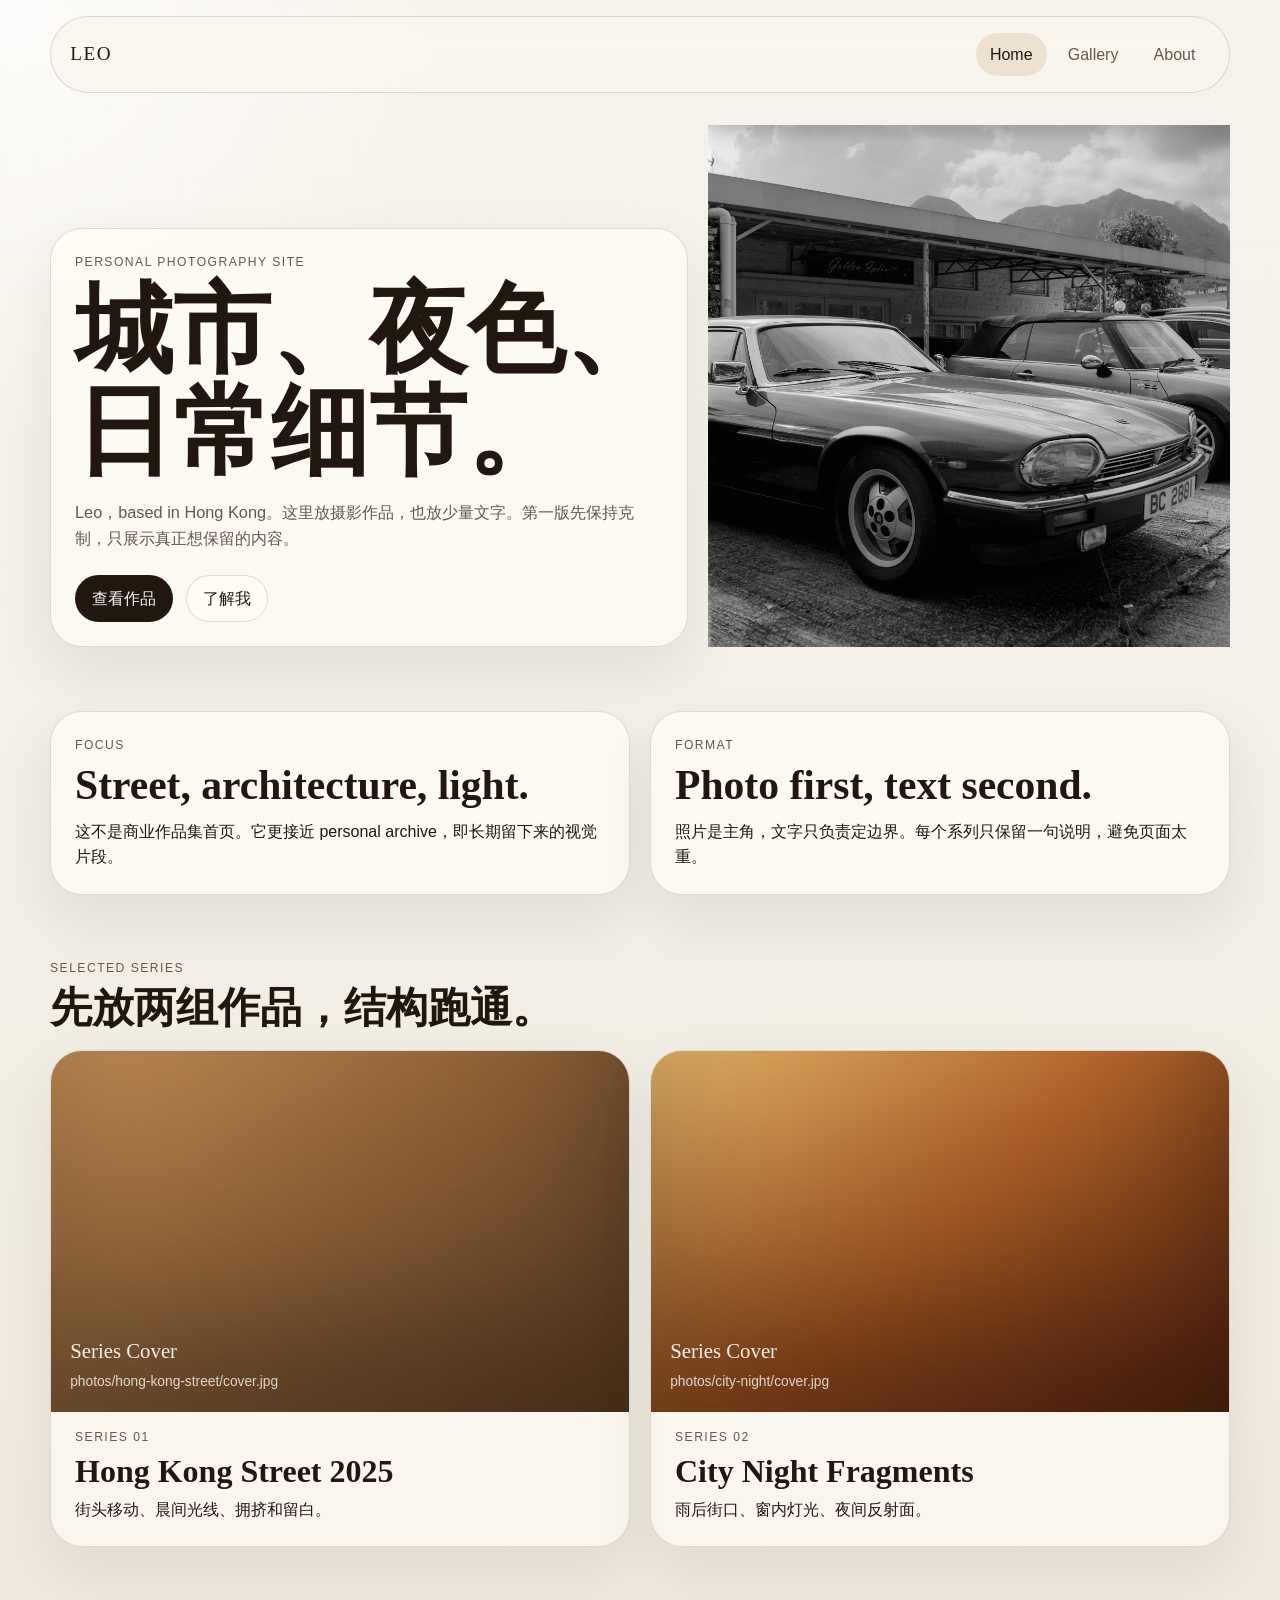
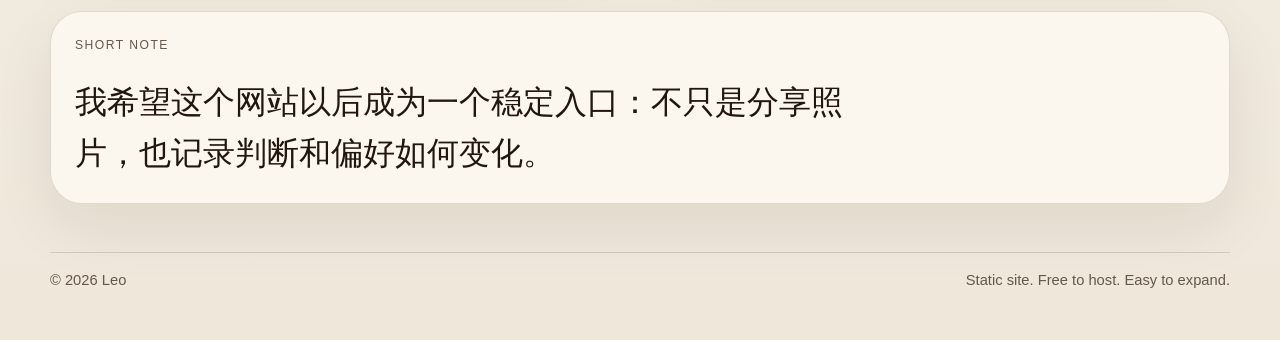
==== index.html @ f6e4e59e "Initial website skeleton" ====
<!DOCTYPE html>
<html lang="zh-CN">
  <head>
    <meta charset="UTF-8" />
    <meta name="viewport" content="width=device-width, initial-scale=1.0" />
    <title>Leo | Personal Photography Site</title>
    <meta
      name="description"
      content="Leo 的个人摄影网站，展示 selected works、城市观察与影像笔记。"
    />
    <link rel="stylesheet" href="styles/site.css" />
    <script defer src="scripts/site.js"></script>
  </head>
  <body>
    <div class="page-shell">
      <header class="site-header">
        <a class="site-mark" href="index.html">Leo</a>
        <nav class="site-nav" aria-label="Main navigation">
          <a href="index.html" aria-current="page">Home</a>
          <a href="gallery/index.html">Gallery</a>
          <a href="about.html">About</a>
        </nav>
      </header>

      <main>
        <section class="hero reveal">
          <div class="hero-copy">
            <p class="eyebrow">Personal Photography Site</p>
            <h1>城市、夜色、日常细节。</h1>
            <p class="lead">
              Leo，based in Hong Kong。这里放摄影作品，也放少量文字。第一版先保持克制，只展示真正想保留的内容。
            </p>
            <div class="hero-actions">
              <a class="button button-solid" href="gallery/index.html">查看作品</a>
              <a class="button button-ghost" href="about.html">了解我</a>
            </div>
          </div>

          <div class="hero-visual hero-photo-wrap">
            <div class="photo-slot photo-tall tone-night" data-photo-slot>
              <img
                src="photos/hero/main.jpg"
                alt="首页主照片"
                loading="eager"
                decoding="async"
                data-photo-image
              />
              <div class="photo-fallback">
                <span>Main Photo</span>
                <small>把照片放到 photos/hero/main.jpg</small>
              </div>
            </div>
          </div>
        </section>

        <section class="intro-grid reveal">
          <div class="intro-card">
            <p class="section-kicker">Focus</p>
            <h2>Street, architecture, light.</h2>
            <p>
              这不是商业作品集首页。它更接近 personal archive，即长期留下来的视觉片段。
            </p>
          </div>
          <div class="intro-card">
            <p class="section-kicker">Format</p>
            <h2>Photo first, text second.</h2>
            <p>
              照片是主角，文字只负责定边界。每个系列只保留一句说明，避免页面太重。
            </p>
          </div>
        </section>

        <section class="section reveal">
          <div class="section-heading">
            <p class="section-kicker">Selected Series</p>
            <h2>先放两组作品，结构跑通。</h2>
          </div>

          <div class="series-grid">
            <article class="series-card">
              <a href="gallery/hong-kong-street.html" class="series-media">
                <div class="photo-slot tone-street photo-wide" data-photo-slot>
                  <img
                    src="photos/hong-kong-street/cover.jpg"
                    alt="Hong Kong Street 2025 封面"
                    loading="lazy"
                    decoding="async"
                    data-photo-image
                  />
                  <div class="photo-fallback">
                    <span>Series Cover</span>
                    <small>photos/hong-kong-street/cover.jpg</small>
                  </div>
                </div>
              </a>
              <div class="series-meta">
                <p class="series-label">Series 01</p>
                <h3><a href="gallery/hong-kong-street.html">Hong Kong Street 2025</a></h3>
                <p>街头移动、晨间光线、拥挤和留白。</p>
              </div>
            </article>

            <article class="series-card">
              <a href="gallery/city-night.html" class="series-media">
                <div class="photo-slot tone-amber photo-wide" data-photo-slot>
                  <img
                    src="photos/city-night/cover.jpg"
                    alt="City Night Fragments 封面"
                    loading="lazy"
                    decoding="async"
                    data-photo-image
                  />
                  <div class="photo-fallback">
                    <span>Series Cover</span>
                    <small>photos/city-night/cover.jpg</small>
                  </div>
                </div>
              </a>
              <div class="series-meta">
                <p class="series-label">Series 02</p>
                <h3><a href="gallery/city-night.html">City Night Fragments</a></h3>
                <p>雨后街口、窗内灯光、夜间反射面。</p>
              </div>
            </article>
          </div>
        </section>

        <section class="note-strip reveal">
          <p class="section-kicker">Short Note</p>
          <p class="note-text">
            我希望这个网站以后成为一个稳定入口：不只是分享照片，也记录判断和偏好如何变化。
          </p>
        </section>
      </main>

      <footer class="site-footer">
        <p>© 2026 Leo</p>
        <p>Static site. Free to host. Easy to expand.</p>
      </footer>
    </div>
  </body>
</html>
---- styles/site.css ----
:root {
  --bg: #f3efe6;
  --bg-soft: #ebe4d8;
  --panel: rgba(255, 252, 245, 0.72);
  --line: rgba(42, 31, 20, 0.14);
  --text: #21170f;
  --muted: #65584b;
  --accent: #9d5d31;
  --accent-soft: #efe1d0;
  --shadow: 0 24px 60px rgba(33, 23, 15, 0.08);
  --max-width: 1180px;
}

*,
*::before,
*::after {
  box-sizing: border-box;
}

html {
  scroll-behavior: smooth;
}

body {
  margin: 0;
  min-height: 100vh;
  color: var(--text);
  background:
    radial-gradient(circle at top left, rgba(255, 255, 255, 0.75), transparent 28rem),
    linear-gradient(180deg, #f7f3ec 0%, var(--bg) 45%, #efe7da 100%);
  font-family: "Avenir Next", "Helvetica Neue", "Segoe UI", sans-serif;
  line-height: 1.6;
}

body::before {
  content: "";
  position: fixed;
  inset: 0;
  pointer-events: none;
  background-image:
    linear-gradient(rgba(33, 23, 15, 0.025) 1px, transparent 1px),
    linear-gradient(90deg, rgba(33, 23, 15, 0.025) 1px, transparent 1px);
  background-size: 2.2rem 2.2rem;
  mask-image: linear-gradient(180deg, rgba(0, 0, 0, 0.4), transparent 80%);
}

a {
  color: inherit;
  text-decoration: none;
}

img {
  max-width: 100%;
  display: block;
}

.page-shell {
  width: min(calc(100% - 2rem), var(--max-width));
  margin: 0 auto;
  padding: 1rem 0 3rem;
}

.site-header,
.site-footer {
  display: flex;
  align-items: center;
  justify-content: space-between;
  gap: 1rem;
}

.site-header {
  position: sticky;
  top: 0;
  z-index: 20;
  margin: 0 0 2rem;
  padding: 1rem 1.2rem;
  border: 1px solid var(--line);
  border-radius: 999px;
  background: rgba(250, 246, 238, 0.8);
  backdrop-filter: blur(18px);
}

.site-mark {
  font-family: "Iowan Old Style", "Palatino Linotype", serif;
  font-size: 1.2rem;
  letter-spacing: 0.08em;
  text-transform: uppercase;
}

.site-nav {
  display: flex;
  flex-wrap: wrap;
  gap: 0.4rem;
}

.site-nav a {
  padding: 0.55rem 0.9rem;
  border-radius: 999px;
  color: var(--muted);
}

.site-nav a[aria-current="page"],
.site-nav a:hover {
  background: var(--accent-soft);
  color: var(--text);
}

.hero,
.series-hero,
.intro-grid,
.about-grid,
.archive-grid,
.series-grid,
.photo-grid {
  display: grid;
  gap: 1.25rem;
}

.hero,
.series-hero {
  grid-template-columns: minmax(0, 1.1fr) minmax(320px, 0.9fr);
  align-items: end;
  margin: 2rem 0 4rem;
}

.hero-copy,
.hero-visual,
.intro-card,
.archive-card,
.about-card,
.series-card,
.series-details,
.note-strip,
.page-intro {
  position: relative;
  border: 1px solid var(--line);
  border-radius: 2rem;
  background: var(--panel);
  box-shadow: var(--shadow);
}

.hero-copy,
.hero-visual,
.series-details,
.note-strip,
.page-intro,
.intro-card,
.archive-meta,
.series-meta,
.about-card {
  padding: 1.5rem;
}

.eyebrow,
.section-kicker,
.series-label {
  margin: 0 0 0.5rem;
  color: var(--muted);
  text-transform: uppercase;
  letter-spacing: 0.12em;
  font-size: 0.76rem;
}

h1,
h2,
h3 {
  margin: 0;
  font-family: "Iowan Old Style", "Palatino Linotype", serif;
  line-height: 1.04;
  font-weight: 600;
}

h1 {
  font-size: clamp(3rem, 9vw, 6.1rem);
  margin-bottom: 1rem;
}

h2 {
  font-size: clamp(1.6rem, 3.8vw, 2.6rem);
  margin-bottom: 0.75rem;
}

h3 {
  font-size: clamp(1.4rem, 2.8vw, 2rem);
  margin-bottom: 0.5rem;
}

p {
  margin: 0;
}

.lead {
  max-width: 36rem;
  color: var(--muted);
  font-size: 1.02rem;
}

.lead.narrow {
  max-width: 32rem;
}

.hero-actions {
  display: flex;
  flex-wrap: wrap;
  gap: 0.8rem;
  margin-top: 1.5rem;
}

.button {
  display: inline-flex;
  align-items: center;
  justify-content: center;
  min-height: 2.9rem;
  padding: 0.6rem 1rem;
  border-radius: 999px;
  border: 1px solid var(--line);
}

.button-solid {
  background: var(--text);
  color: #fbf7f1;
}

.button-ghost {
  background: rgba(255, 252, 245, 0.72);
}

.photo-slot,
.photo-panel {
  display: flex;
  position: relative;
  flex-direction: column;
  justify-content: end;
  gap: 0.25rem;
  padding: 1.2rem;
  overflow: hidden;
  border-radius: 1.6rem;
  color: rgba(255, 251, 244, 0.92);
  border: 1px solid rgba(255, 255, 255, 0.12);
  box-shadow: inset 0 -6rem 8rem rgba(0, 0, 0, 0.22);
}

.photo-slot {
  padding: 0;
  isolation: isolate;
  border: 0;
  border-radius: 0;
  box-shadow: none;
  overflow: visible;
}

.photo-slot img {
  position: relative;
  z-index: 1;
  width: 100%;
  height: auto;
  object-fit: contain;
  opacity: 0;
  transition: opacity 280ms ease;
}

.photo-slot.has-image img {
  opacity: 1;
}

.photo-slot.has-image.photo-wide,
.photo-slot.has-image.photo-square,
.photo-slot.has-image.photo-tall {
  aspect-ratio: auto;
}

.photo-fallback {
  position: absolute;
  inset: 0;
  z-index: 1;
  display: flex;
  flex-direction: column;
  justify-content: end;
  gap: 0.25rem;
  padding: 1.2rem;
  box-shadow: inset 0 -6rem 8rem rgba(0, 0, 0, 0.22);
  transition: opacity 220ms ease;
}

.photo-slot.has-image .photo-fallback {
  opacity: 0;
  pointer-events: none;
}

.photo-slot::after {
  content: "";
  position: absolute;
  inset: 0;
  z-index: 0;
  opacity: 0;
  background: linear-gradient(180deg, rgba(0, 0, 0, 0.05), rgba(0, 0, 0, 0.3));
  transition: opacity 280ms ease;
}

.photo-slot.has-image::after {
  opacity: 0;
}

.photo-panel span {
  font-family: "Iowan Old Style", "Palatino Linotype", serif;
  font-size: 1.3rem;
}

.photo-fallback span {
  font-family: "Iowan Old Style", "Palatino Linotype", serif;
  font-size: 1.3rem;
}

.photo-panel small {
  color: rgba(255, 251, 244, 0.8);
  font-size: 0.86rem;
}

.photo-fallback small {
  color: rgba(255, 251, 244, 0.8);
  font-size: 0.86rem;
}

.photo-wide {
  aspect-ratio: 16 / 10;
}

.photo-square {
  aspect-ratio: 1 / 1;
}

.photo-tall {
  aspect-ratio: 4 / 5;
}

.hero-photo-wrap {
  padding: 0;
  border: 0;
  border-radius: 0;
  background: transparent;
  box-shadow: none;
}

.tone-night {
  background:
    linear-gradient(180deg, rgba(17, 25, 42, 0.15), rgba(17, 25, 42, 0.65)),
    linear-gradient(135deg, #314156 0%, #172536 48%, #061220 100%);
}

.tone-street {
  background:
    linear-gradient(180deg, rgba(93, 63, 35, 0.1), rgba(93, 63, 35, 0.42)),
    linear-gradient(135deg, #cb955c 0%, #94653a 48%, #52351d 100%);
}

.tone-amber {
  background:
    linear-gradient(180deg, rgba(87, 34, 10, 0.08), rgba(87, 34, 10, 0.52)),
    linear-gradient(135deg, #edc06f 0%, #bb6a2e 50%, #4d2410 100%);
}

.tone-stone {
  background:
    linear-gradient(180deg, rgba(47, 45, 39, 0.08), rgba(47, 45, 39, 0.55)),
    linear-gradient(135deg, #a69f8f 0%, #6f6a5e 45%, #2c2a26 100%);
}

.intro-grid,
.about-grid {
  grid-template-columns: repeat(2, minmax(0, 1fr));
  margin-bottom: 4rem;
}

.section {
  margin-bottom: 4rem;
}

.section-heading {
  margin-bottom: 1.25rem;
}

.series-grid,
.archive-grid {
  grid-template-columns: repeat(2, minmax(0, 1fr));
}

.series-card,
.archive-card {
  overflow: hidden;
  border-radius: 2rem;
  border: 1px solid var(--line);
  background: rgba(255, 252, 245, 0.65);
  box-shadow: var(--shadow);
}

.series-media {
  display: block;
  padding: 0;
}

.archive-meta,
.series-meta {
  padding-top: 1rem;
}

.page-main {
  padding-bottom: 1rem;
}

.page-intro {
  margin: 2rem 0 2.5rem;
}

.note-strip {
  display: flex;
  flex-direction: column;
  gap: 0.8rem;
  margin-bottom: 3rem;
}

.note-text {
  max-width: 48rem;
  font-family: "Iowan Old Style", "Palatino Linotype", serif;
  font-size: clamp(1.25rem, 3vw, 2rem);
}

.series-details {
  display: grid;
  gap: 0.8rem;
  align-self: stretch;
}

.series-details p {
  display: flex;
  justify-content: space-between;
  gap: 1rem;
  padding-bottom: 0.8rem;
  border-bottom: 1px solid var(--line);
}

.series-details p:last-child {
  border-bottom: 0;
  padding-bottom: 0;
}

.back-link {
  display: inline-flex;
  margin-bottom: 1rem;
  color: var(--muted);
}

.photo-grid {
  grid-template-columns: repeat(3, minmax(0, 1fr));
  margin-bottom: 2rem;
}

.site-footer {
  margin-top: 2rem;
  padding: 1rem 0 0;
  color: var(--muted);
  border-top: 1px solid var(--line);
  font-size: 0.92rem;
}

.reveal {
  opacity: 0;
  transform: translateY(24px);
  transition:
    opacity 600ms ease,
    transform 600ms ease;
}

.reveal.is-visible {
  opacity: 1;
  transform: translateY(0);
}

@media (max-width: 900px) {
  .hero,
  .series-hero,
  .intro-grid,
  .about-grid,
  .archive-grid,
  .series-grid,
  .photo-grid {
    grid-template-columns: 1fr;
  }

  .site-header,
  .site-footer {
    flex-direction: column;
    align-items: flex-start;
  }

  .site-header {
    border-radius: 1.5rem;
  }

  h1 {
    font-size: clamp(2.6rem, 13vw, 4rem);
  }
}

@media (prefers-reduced-motion: reduce) {
  html {
    scroll-behavior: auto;
  }

  .reveal {
    opacity: 1;
    transform: none;
    transition: none;
  }
}
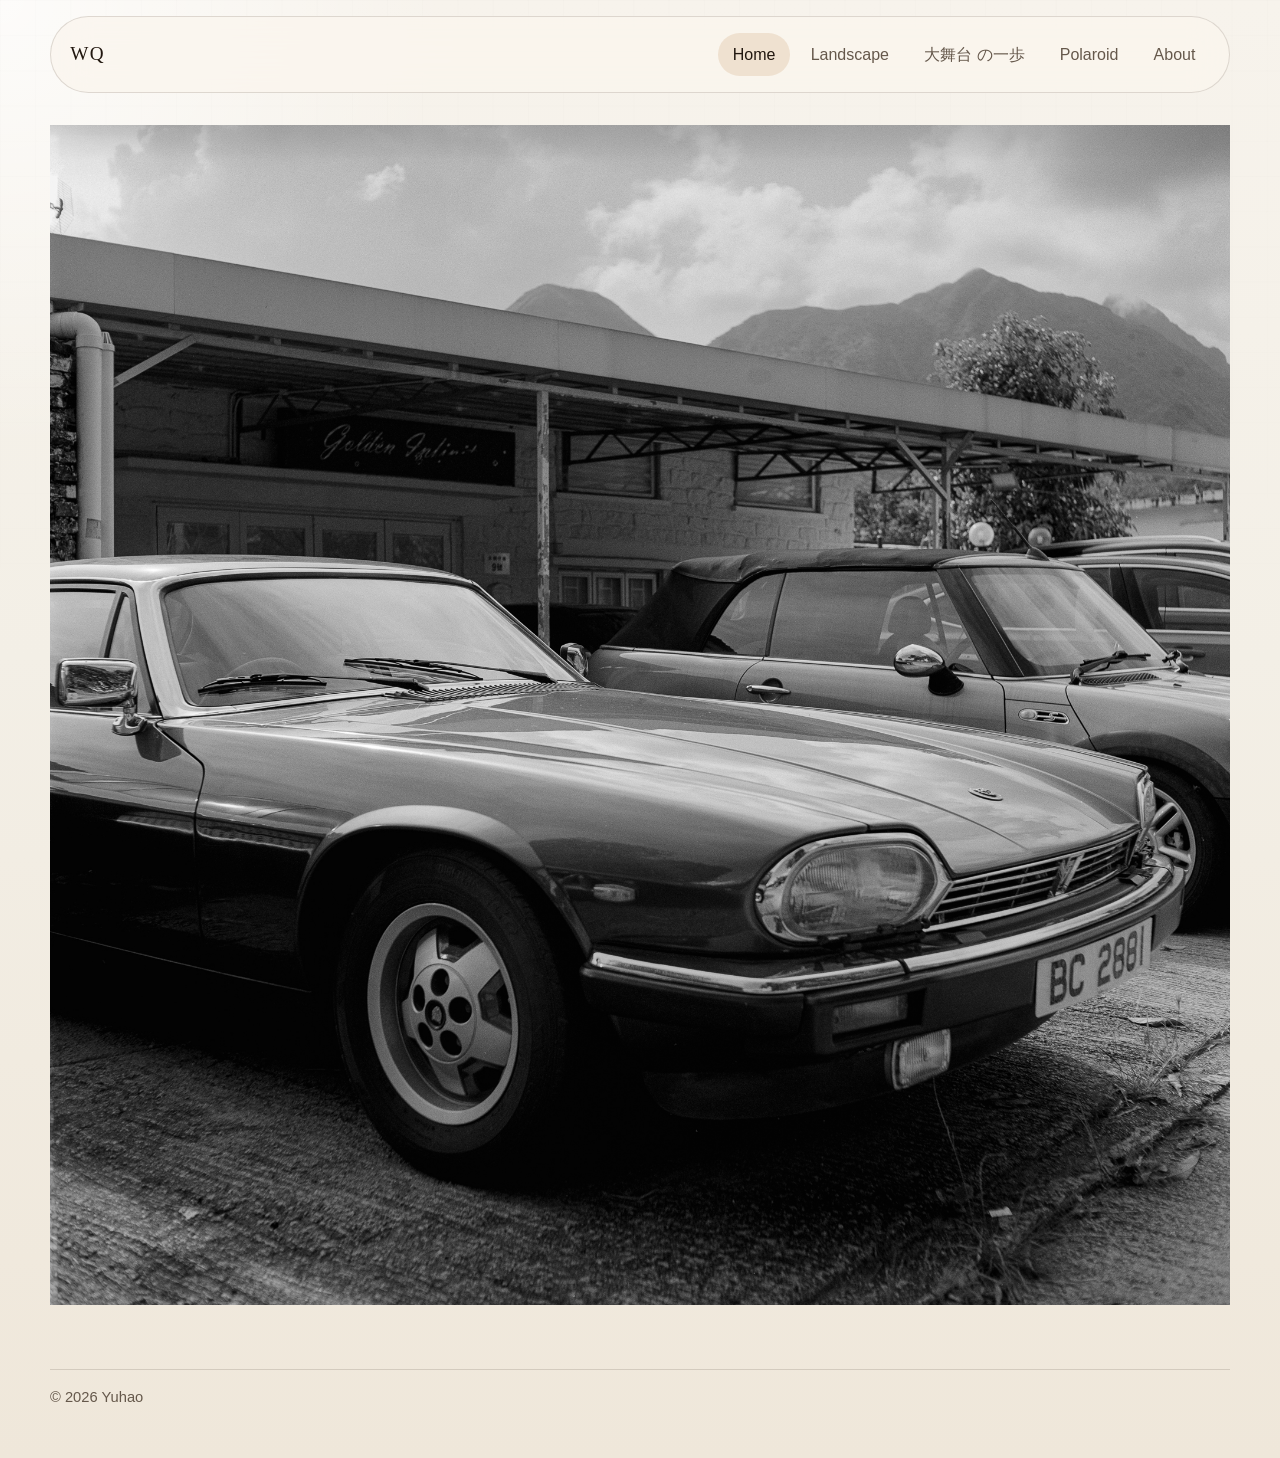
==== commit ee25dab2: "Refine navigation and add new sections" ====
--- a/index.html
+++ b/index.html
@@ -3,10 +3,10 @@
   <head>
     <meta charset="UTF-8" />
     <meta name="viewport" content="width=device-width, initial-scale=1.0" />
-    <title>Leo | Personal Photography Site</title>
+    <title>WQ</title>
     <meta
       name="description"
-      content="Leo 的个人摄影网站，展示 selected works、城市观察与影像笔记。"
+      content="WQ 的个人摄影网站。"
     />
     <link rel="stylesheet" href="styles/site.css" />
     <script defer src="scripts/site.js"></script>
@@ -14,28 +14,18 @@
   <body>
     <div class="page-shell">
       <header class="site-header">
-        <a class="site-mark" href="index.html">Leo</a>
+        <a class="site-mark" href="index.html">WQ</a>
         <nav class="site-nav" aria-label="Main navigation">
           <a href="index.html" aria-current="page">Home</a>
-          <a href="gallery/index.html">Gallery</a>
+          <a href="landscape/index.html">Landscape</a>
+          <a href="da-butai/index.html">大舞台 の一歩</a>
+          <a href="gallery/index.html">Polaroid</a>
           <a href="about.html">About</a>
         </nav>
       </header>
 
       <main>
-        <section class="hero reveal">
-          <div class="hero-copy">
-            <p class="eyebrow">Personal Photography Site</p>
-            <h1>城市、夜色、日常细节。</h1>
-            <p class="lead">
-              Leo，based in Hong Kong。这里放摄影作品，也放少量文字。第一版先保持克制，只展示真正想保留的内容。
-            </p>
-            <div class="hero-actions">
-              <a class="button button-solid" href="gallery/index.html">查看作品</a>
-              <a class="button button-ghost" href="about.html">了解我</a>
-            </div>
-          </div>
-
+        <section class="hero hero-only reveal">
           <div class="hero-visual hero-photo-wrap">
             <div class="photo-slot photo-tall tone-night" data-photo-slot>
               <img
@@ -53,89 +43,10 @@
           </div>
         </section>
 
-        <section class="intro-grid reveal">
-          <div class="intro-card">
-            <p class="section-kicker">Focus</p>
-            <h2>Street, architecture, light.</h2>
-            <p>
-              这不是商业作品集首页。它更接近 personal archive，即长期留下来的视觉片段。
-            </p>
-          </div>
-          <div class="intro-card">
-            <p class="section-kicker">Format</p>
-            <h2>Photo first, text second.</h2>
-            <p>
-              照片是主角，文字只负责定边界。每个系列只保留一句说明，避免页面太重。
-            </p>
-          </div>
-        </section>
-
-        <section class="section reveal">
-          <div class="section-heading">
-            <p class="section-kicker">Selected Series</p>
-            <h2>先放两组作品，结构跑通。</h2>
-          </div>
-
-          <div class="series-grid">
-            <article class="series-card">
-              <a href="gallery/hong-kong-street.html" class="series-media">
-                <div class="photo-slot tone-street photo-wide" data-photo-slot>
-                  <img
-                    src="photos/hong-kong-street/cover.jpg"
-                    alt="Hong Kong Street 2025 封面"
-                    loading="lazy"
-                    decoding="async"
-                    data-photo-image
-                  />
-                  <div class="photo-fallback">
-                    <span>Series Cover</span>
-                    <small>photos/hong-kong-street/cover.jpg</small>
-                  </div>
-                </div>
-              </a>
-              <div class="series-meta">
-                <p class="series-label">Series 01</p>
-                <h3><a href="gallery/hong-kong-street.html">Hong Kong Street 2025</a></h3>
-                <p>街头移动、晨间光线、拥挤和留白。</p>
-              </div>
-            </article>
-
-            <article class="series-card">
-              <a href="gallery/city-night.html" class="series-media">
-                <div class="photo-slot tone-amber photo-wide" data-photo-slot>
-                  <img
-                    src="photos/city-night/cover.jpg"
-                    alt="City Night Fragments 封面"
-                    loading="lazy"
-                    decoding="async"
-                    data-photo-image
-                  />
-                  <div class="photo-fallback">
-                    <span>Series Cover</span>
-                    <small>photos/city-night/cover.jpg</small>
-                  </div>
-                </div>
-              </a>
-              <div class="series-meta">
-                <p class="series-label">Series 02</p>
-                <h3><a href="gallery/city-night.html">City Night Fragments</a></h3>
-                <p>雨后街口、窗内灯光、夜间反射面。</p>
-              </div>
-            </article>
-          </div>
-        </section>
-
-        <section class="note-strip reveal">
-          <p class="section-kicker">Short Note</p>
-          <p class="note-text">
-            我希望这个网站以后成为一个稳定入口：不只是分享照片，也记录判断和偏好如何变化。
-          </p>
-        </section>
       </main>
 
       <footer class="site-footer">
-        <p>© 2026 Leo</p>
-        <p>Static site. Free to host. Easy to expand.</p>
+        <p>© 2026 Yuhao</p>
       </footer>
     </div>
   </body>
--- a/styles/site.css
+++ b/styles/site.css
@@ -64,7 +64,6 @@
 .site-footer {
   display: flex;
   align-items: center;
-  justify-content: space-between;
   gap: 1rem;
 }
 
@@ -74,6 +73,7 @@
   z-index: 20;
   margin: 0 0 2rem;
   padding: 1rem 1.2rem;
+  justify-content: space-between;
   border: 1px solid var(--line);
   border-radius: 999px;
   background: rgba(250, 246, 238, 0.8);
@@ -91,6 +91,8 @@
   display: flex;
   flex-wrap: wrap;
   gap: 0.4rem;
+  justify-content: flex-end;
+  margin-left: auto;
 }
 
 .site-nav a {
@@ -121,6 +123,11 @@
   grid-template-columns: minmax(0, 1.1fr) minmax(320px, 0.9fr);
   align-items: end;
   margin: 2rem 0 4rem;
+}
+
+.hero.hero-only {
+  grid-template-columns: 1fr;
+  margin-top: 0;
 }
 
 .hero-copy,
@@ -393,6 +400,13 @@
   box-shadow: var(--shadow);
 }
 
+.series-card {
+  border: 0;
+  border-radius: 0;
+  background: transparent;
+  box-shadow: none;
+}
+
 .series-media {
   display: block;
   padding: 0;
@@ -460,6 +474,10 @@
   color: var(--muted);
   border-top: 1px solid var(--line);
   font-size: 0.92rem;
+}
+
+.photo-fallback-empty {
+  display: none;
 }
 
 .reveal {
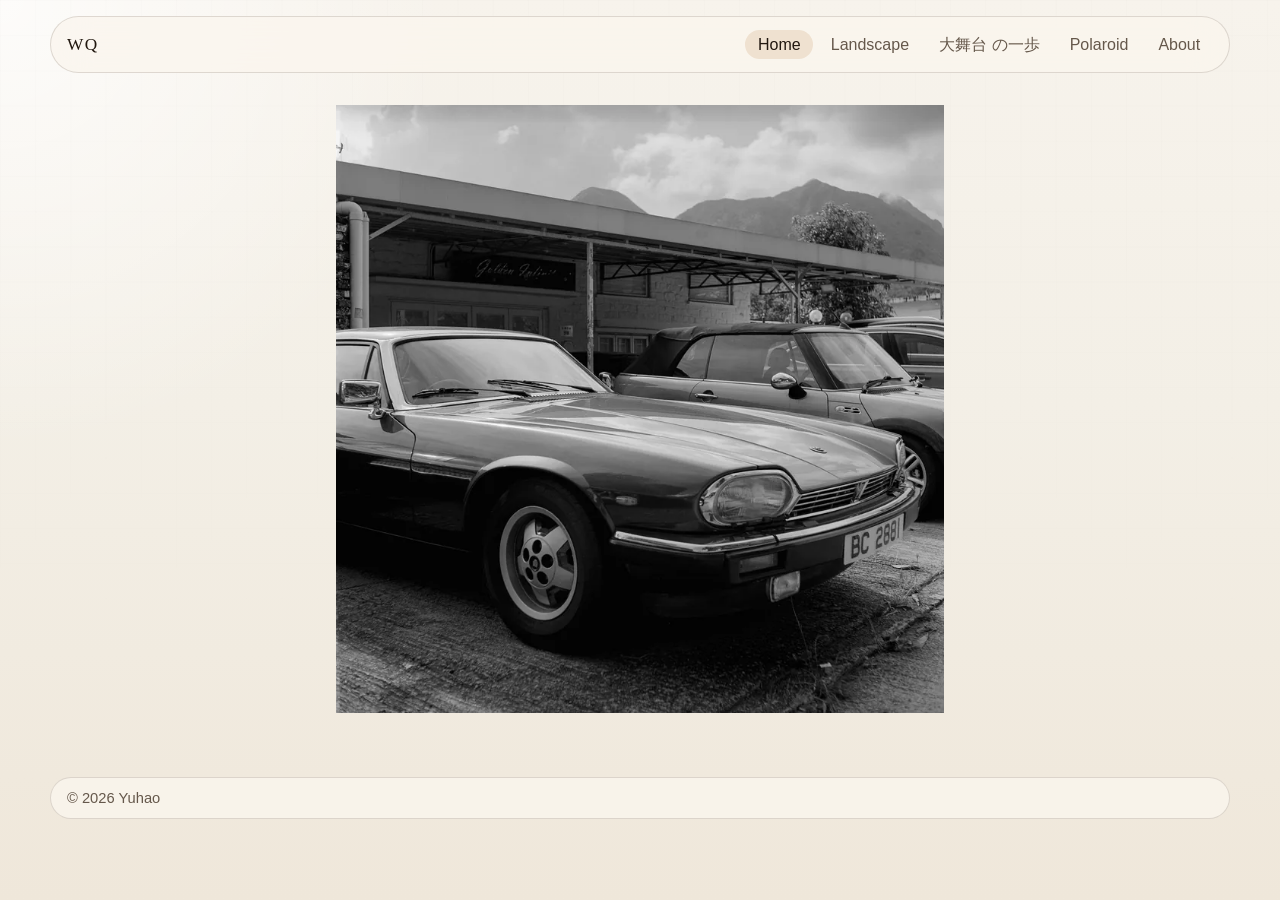
==== commit 318a7d51: "Add responsive image variants and isolate source photos" ====
--- a/index.html
+++ b/index.html
@@ -28,13 +28,18 @@
         <section class="hero hero-only reveal">
           <div class="hero-visual hero-photo-wrap">
             <div class="photo-slot photo-tall tone-night" data-photo-slot>
-              <img
-                src="photos/hero/main.jpg"
-                alt="首页主照片"
-                loading="eager"
-                decoding="async"
-                data-photo-image
-              />
+              <picture>
+                <source type="image/webp" srcset="photos/hero/main-800.webp 800w, photos/hero/main.webp 1800w" sizes="(min-width: 900px) 38rem, calc(100vw - 2rem)" />
+                <source type="image/jpeg" srcset="photos/hero/main-800.jpg 800w, photos/hero/main.jpg 1800w" sizes="(min-width: 900px) 38rem, calc(100vw - 2rem)" />
+                <img
+                  src="photos/hero/main.jpg"
+                  alt="首页主照片"
+                  loading="eager"
+                  decoding="async"
+                  fetchpriority="high"
+                  data-photo-image
+                />
+              </picture>
               <div class="photo-fallback">
                 <span>Main Photo</span>
                 <small>把照片放到 photos/hero/main.jpg</small>
--- a/styles/site.css
+++ b/styles/site.css
@@ -54,6 +54,11 @@
   display: block;
 }
 
+picture {
+  display: block;
+  width: 100%;
+}
+
 .page-shell {
   width: min(calc(100% - 2rem), var(--max-width));
   margin: 0 auto;
@@ -72,7 +77,7 @@
   top: 0;
   z-index: 20;
   margin: 0 0 2rem;
-  padding: 1rem 1.2rem;
+  padding: 0.8rem 1rem;
   justify-content: space-between;
   border: 1px solid var(--line);
   border-radius: 999px;
@@ -82,23 +87,25 @@
 
 .site-mark {
   font-family: "Iowan Old Style", "Palatino Linotype", serif;
-  font-size: 1.2rem;
+  font-size: 1.08rem;
   letter-spacing: 0.08em;
   text-transform: uppercase;
+  line-height: 1;
 }
 
 .site-nav {
   display: flex;
   flex-wrap: wrap;
-  gap: 0.4rem;
+  gap: 0.28rem;
   justify-content: flex-end;
   margin-left: auto;
 }
 
 .site-nav a {
-  padding: 0.55rem 0.9rem;
+  padding: 0.42rem 0.8rem;
   border-radius: 999px;
   color: var(--muted);
+  line-height: 1;
 }
 
 .site-nav a[aria-current="page"],
@@ -341,6 +348,8 @@
 }
 
 .hero-photo-wrap {
+  width: min(100%, 38rem);
+  margin-inline: auto;
   padding: 0;
   border: 0;
   border-radius: 0;
@@ -468,12 +477,48 @@
   margin-bottom: 2rem;
 }
 
+.photo-wall {
+  width: min(100%, 52rem);
+  margin-inline: auto;
+  columns: 1;
+  column-gap: 0.85rem;
+}
+
+.photo-tile {
+  break-inside: avoid;
+  margin: 0 0 0.85rem;
+  border: 0;
+}
+
+.photo-tile img {
+  width: 100%;
+  height: auto;
+  display: block;
+}
+
+@media (min-width: 700px) {
+  .photo-wall {
+    columns: 2;
+  }
+}
+
+@media (min-width: 1100px) {
+  .photo-wall {
+    columns: 3;
+  }
+}
+
 .site-footer {
   margin-top: 2rem;
-  padding: 1rem 0 0;
+  padding: 0.8rem 1rem;
   color: var(--muted);
-  border-top: 1px solid var(--line);
+  justify-content: space-between;
+  border: 1px solid var(--line);
+  border-radius: 999px;
+  background: rgba(250, 246, 238, 0.8);
+  backdrop-filter: blur(18px);
   font-size: 0.92rem;
+  line-height: 1;
 }
 
 .photo-fallback-empty {
@@ -514,6 +559,10 @@
     border-radius: 1.5rem;
   }
 
+  .site-footer {
+    border-radius: 1.5rem;
+  }
+
   h1 {
     font-size: clamp(2.6rem, 13vw, 4rem);
   }
